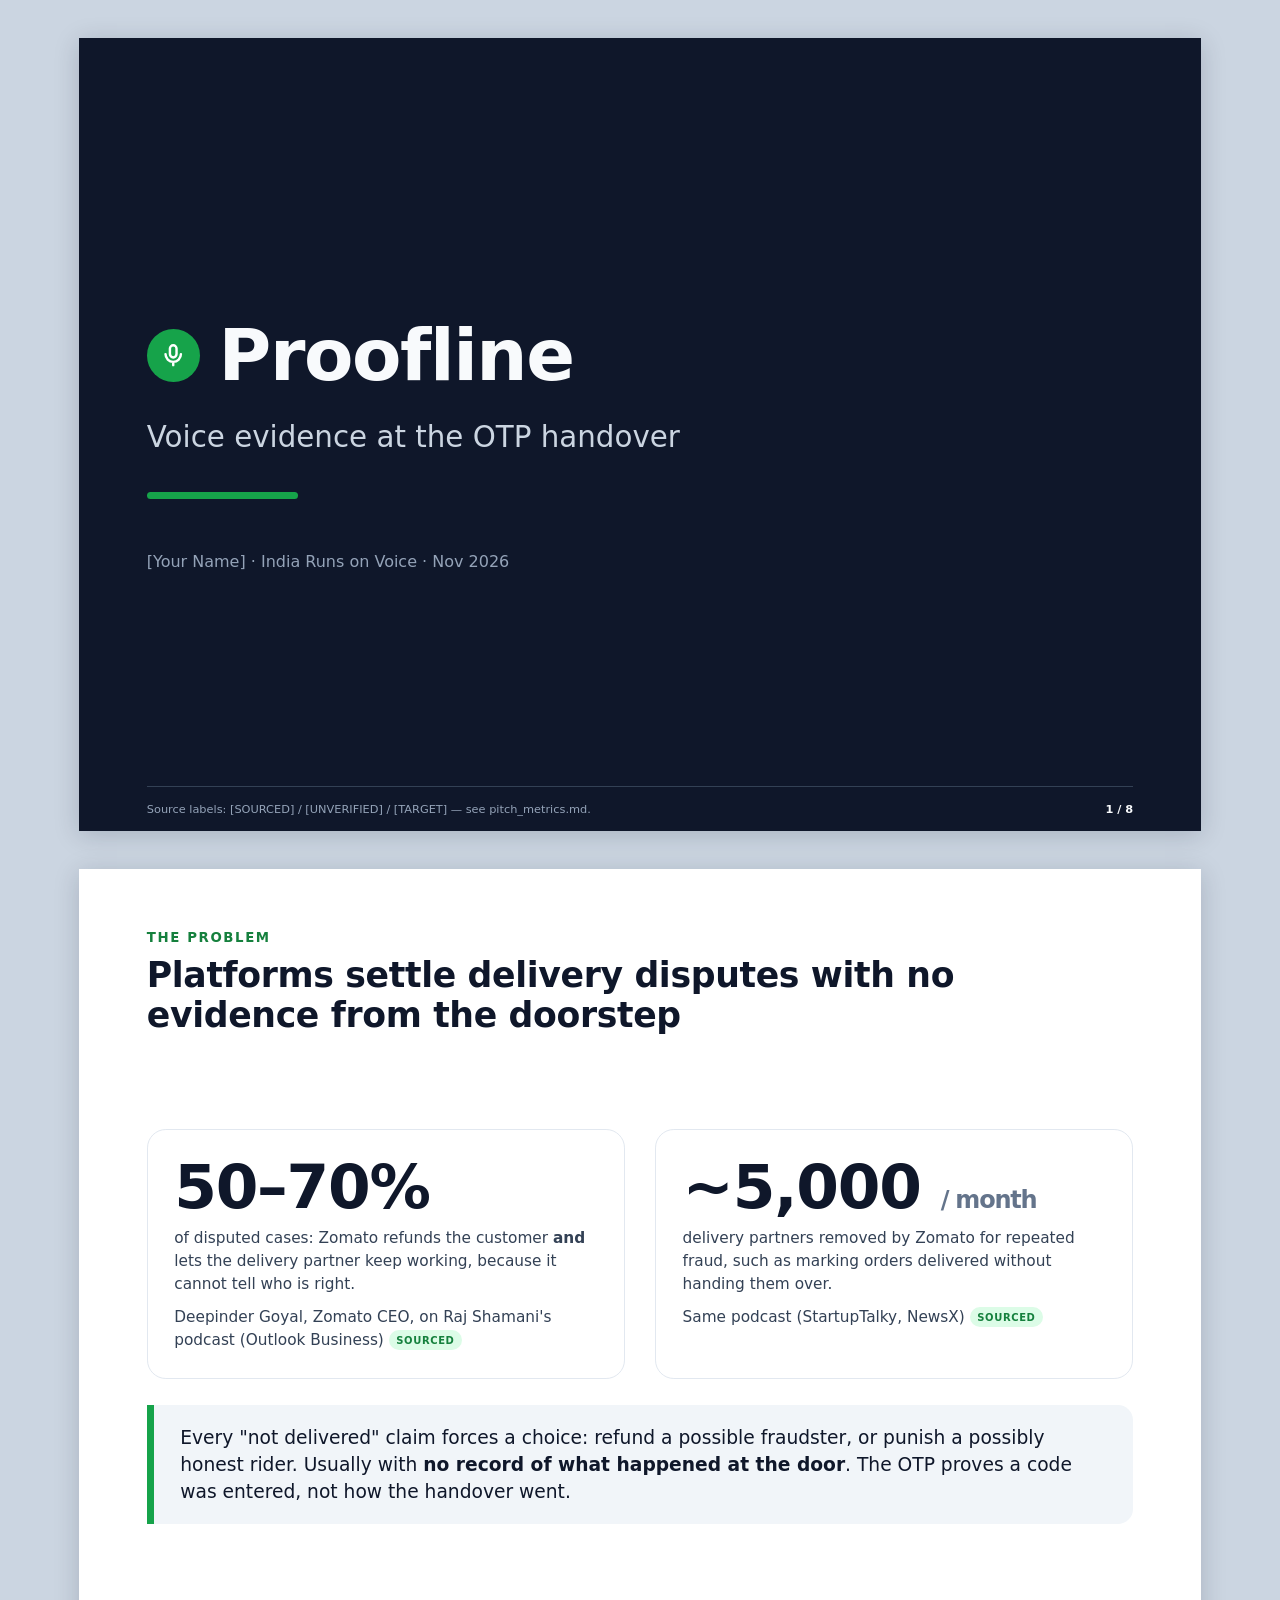
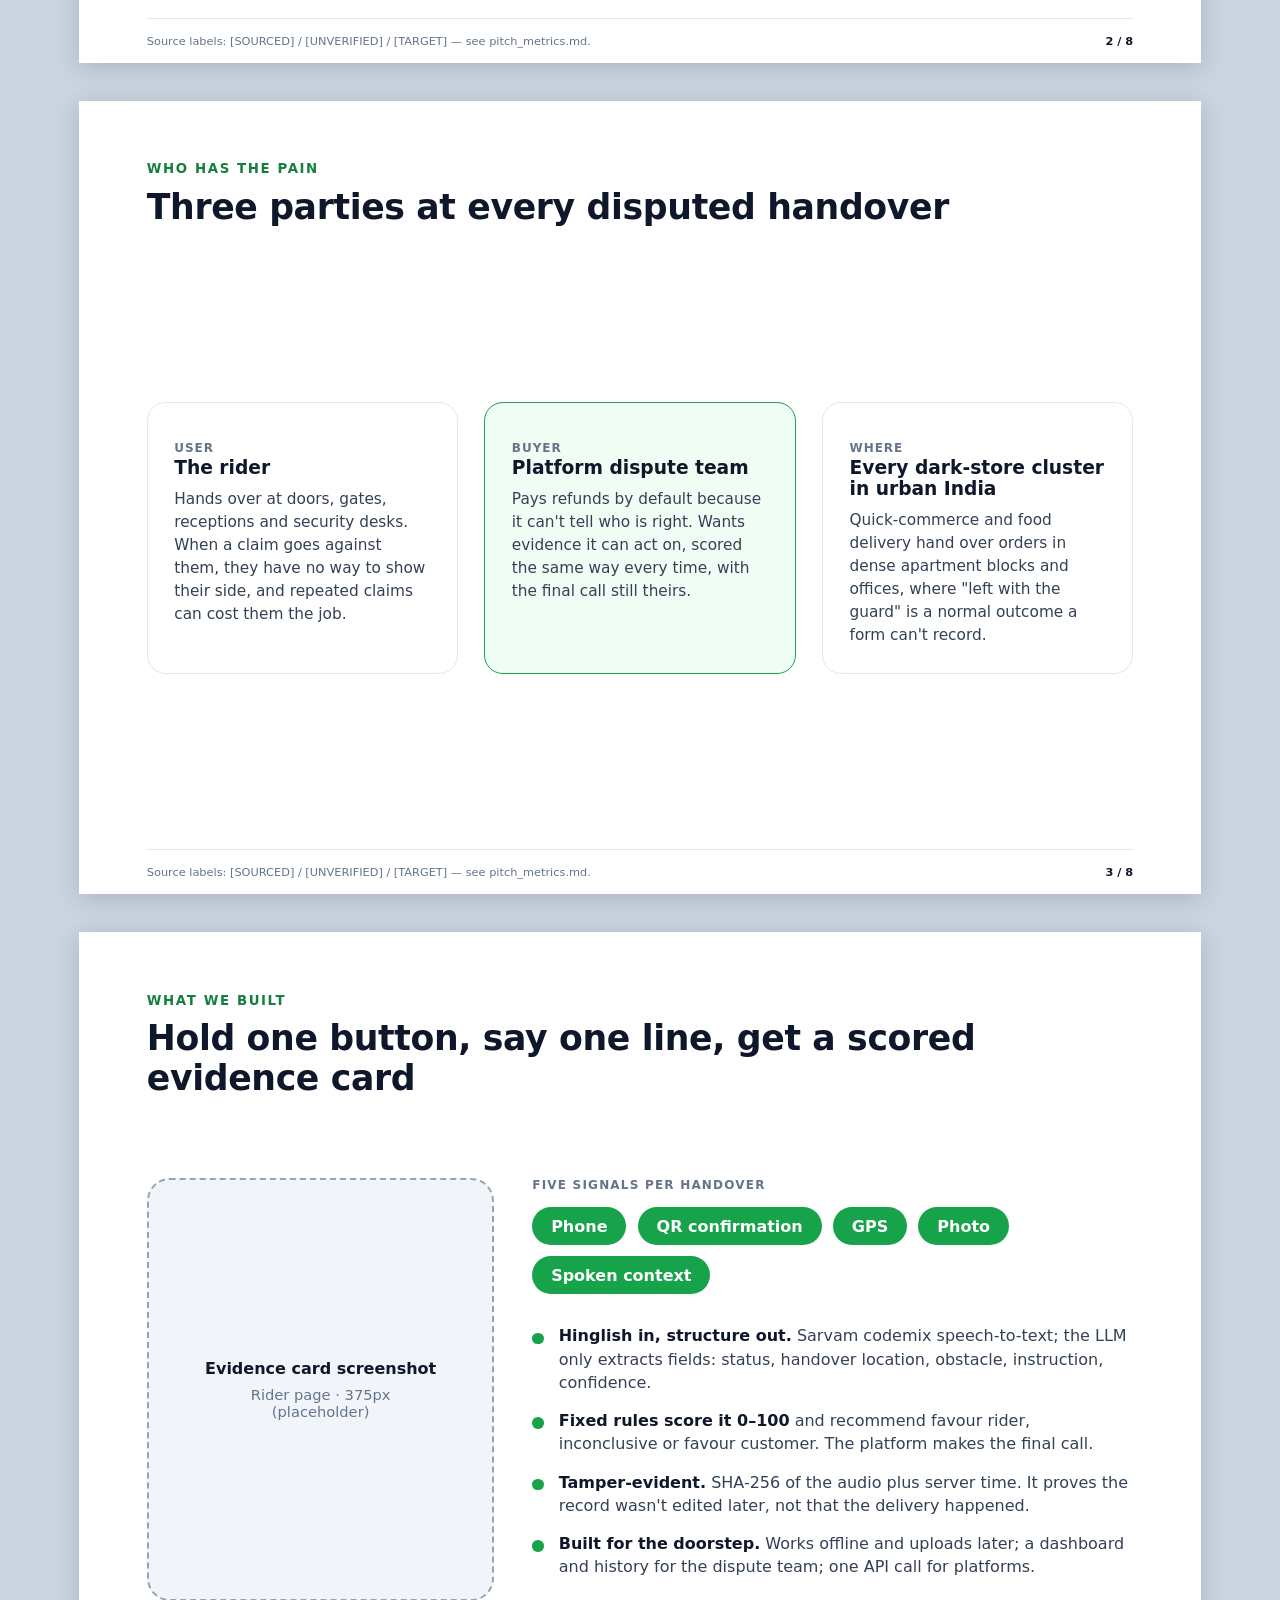
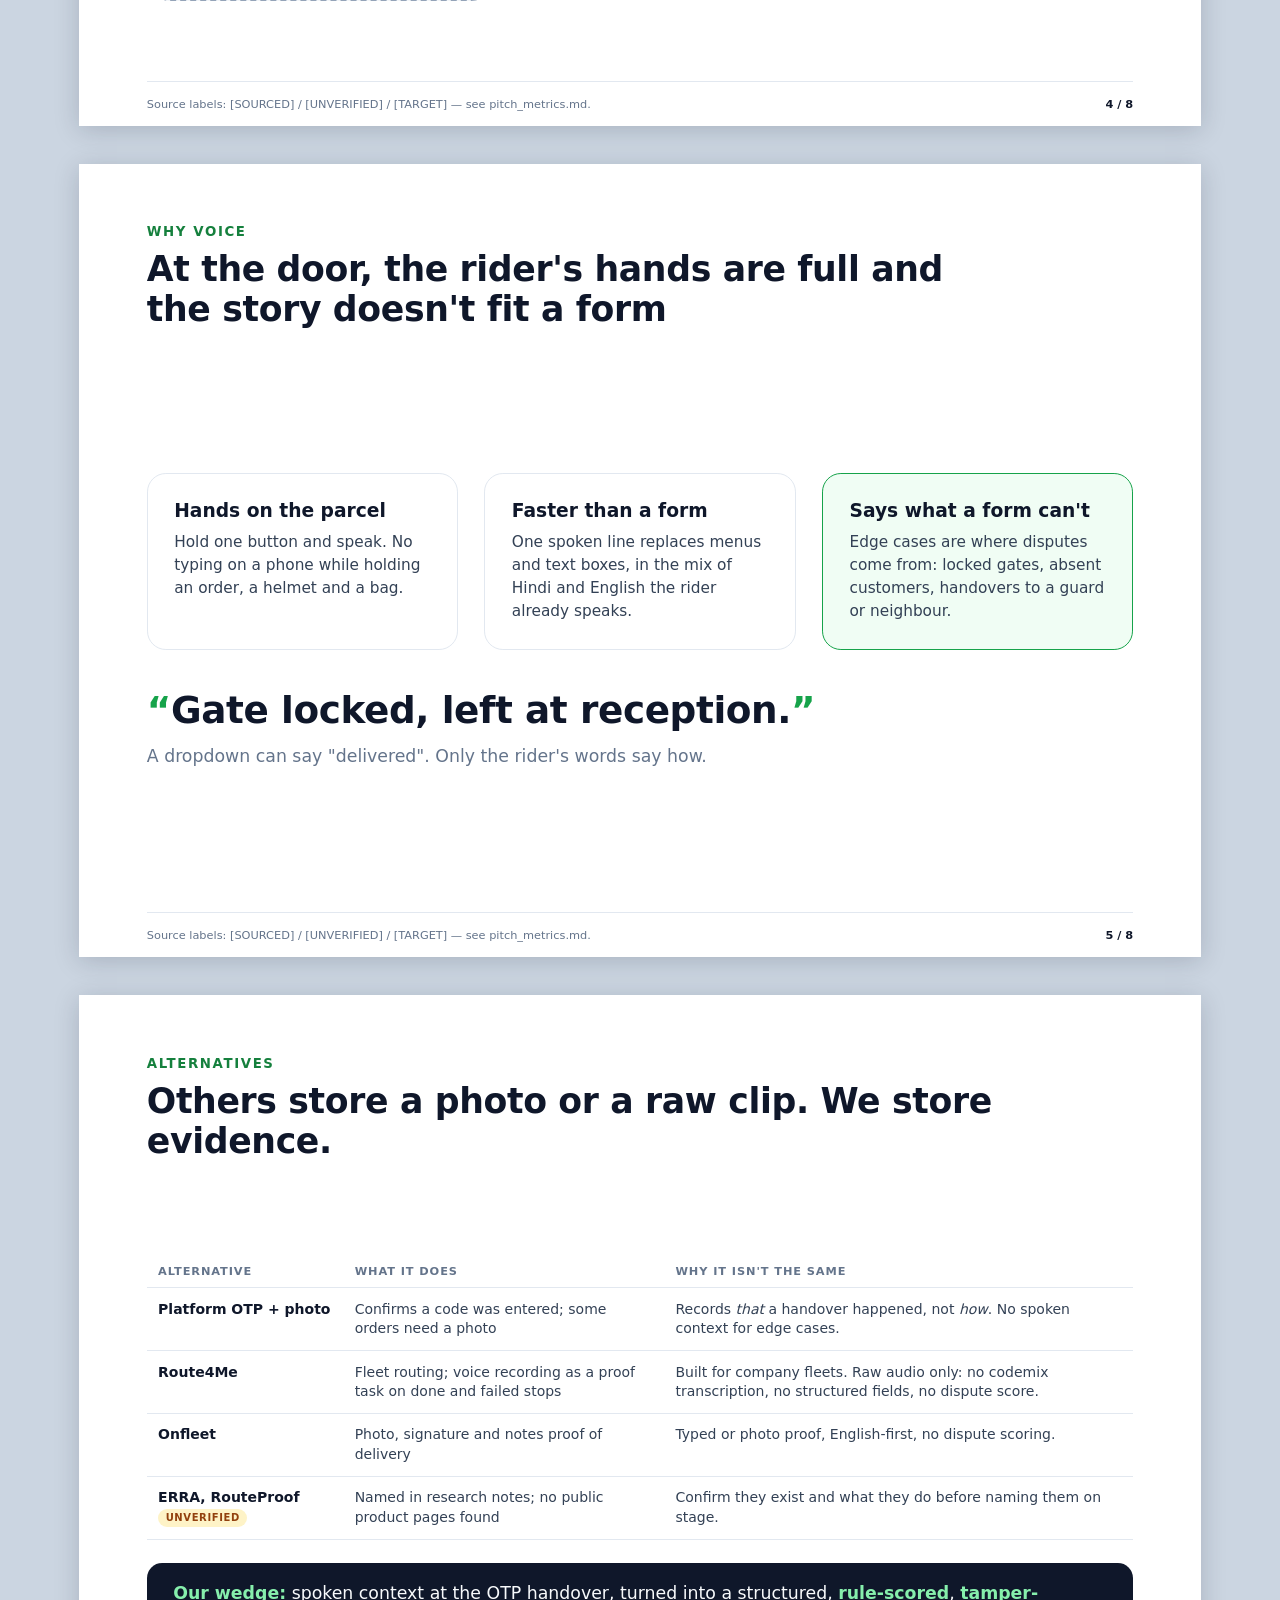
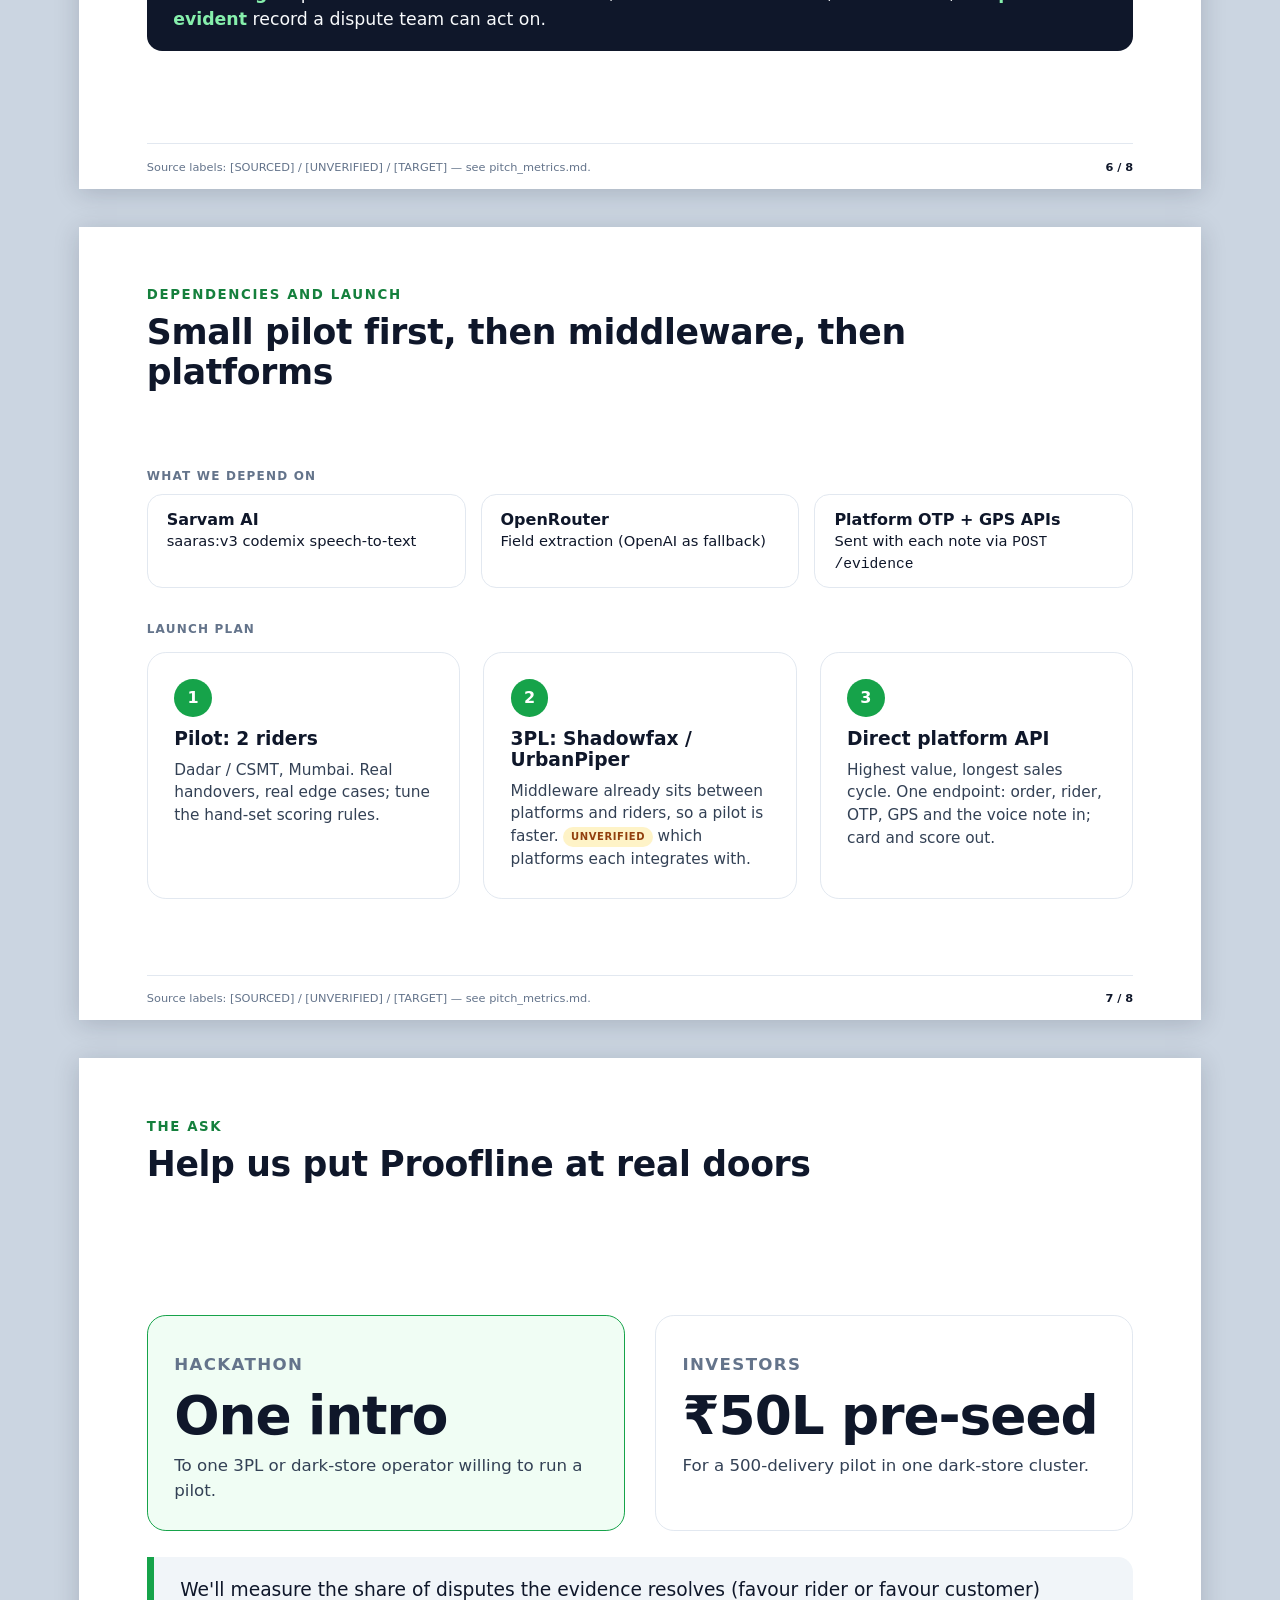
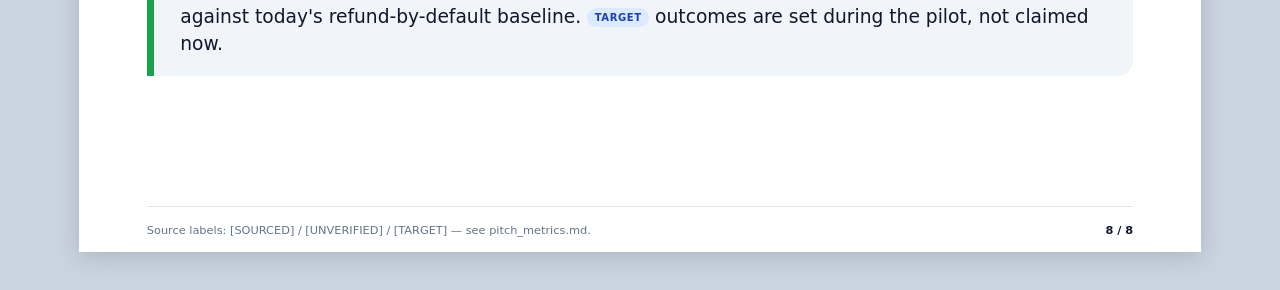
==== pitch_deck.html @ 0fe2b89f "Add 8-slide print-ready pitch deck (A4 landscape)" ====
<!DOCTYPE html>
<html lang="en">
<head>
  <meta charset="UTF-8">
  <meta name="viewport" content="width=device-width, initial-scale=1.0">
  <title>Proofline pitch deck</title>
  <!--
    Print to PDF: Chrome → Ctrl/Cmd+P → Save as PDF → Layout: Landscape →
    Margins: None → More settings: Background graphics ON.
  -->
  <style>
    @page { size: A4 landscape; margin: 0; }
    :root {
      --ink: #0f172a; --muted: #64748b; --line: #e2e8f0; --soft: #f1f5f9;
      --green: #16a34a; --green-dark: #15803d; --green-bg: #dcfce7;
      --amber-bg: #fef3c7; --amber-ink: #92400e;
      --blue-bg: #dbeafe; --blue-ink: #1e40af;
      --night: #0f172a; --night-card: #1e293b;
    }
    * { box-sizing: border-box; margin: 0; padding: 0; }
    html, body { -webkit-print-color-adjust: exact; print-color-adjust: exact; }
    body {
      font-family: system-ui, -apple-system, "Segoe UI", Roboto, sans-serif;
      color: var(--ink); background: #cbd5e1; font-variant-numeric: tabular-nums;
    }

    .slide {
      width: 297mm; height: 210mm; margin: 10mm auto; background: #fff; overflow: hidden;
      display: flex; flex-direction: column; padding: 16mm 18mm 0; position: relative;
      box-shadow: 0 4px 24px rgba(15, 23, 42, .18);
      page-break-after: always; break-after: page;
    }
    @media print {
      body { background: #fff; }
      .slide { margin: 0; box-shadow: none; }
    }

    .kicker { font-size: 10pt; font-weight: 700; letter-spacing: .12em; text-transform: uppercase; color: var(--green-dark); }
    h2 { font-size: 26pt; line-height: 1.15; font-weight: 700; margin-top: 3mm; max-width: 230mm; letter-spacing: -.01em; }
    .lede { font-size: 13pt; color: var(--muted); margin-top: 3mm; max-width: 220mm; line-height: 1.45; }
    .body { flex: 1; display: flex; flex-direction: column; justify-content: center; padding: 6mm 0; }

    .foot {
      display: flex; justify-content: space-between; align-items: center; gap: 8mm;
      height: 12mm; border-top: 1px solid var(--line); font-size: 8.5pt; color: var(--muted);
    }
    .foot b { color: var(--ink); font-weight: 600; }

    .tag { display: inline-block; font-size: 7.5pt; font-weight: 700; letter-spacing: .06em; padding: .6mm 2mm; border-radius: 999px; vertical-align: middle; white-space: nowrap; }
    .tag.s { background: var(--green-bg); color: var(--green-dark); }
    .tag.u { background: var(--amber-bg); color: var(--amber-ink); }
    .tag.t { background: var(--blue-bg); color: var(--blue-ink); }

    .grid2 { display: grid; grid-template-columns: 1fr 1fr; gap: 8mm; }
    .grid3 { display: grid; grid-template-columns: repeat(3, 1fr); gap: 7mm; }
    .card { border: 1.5px solid var(--line); border-radius: 5mm; padding: 7mm; background: #fff; }
    .card h3 { font-size: 14pt; font-weight: 700; }
    .card p { font-size: 11.5pt; line-height: 1.5; color: #334155; margin-top: 2.5mm; }
    .card .role { font-size: 9pt; font-weight: 700; letter-spacing: .08em; text-transform: uppercase; color: var(--muted); }
    .card.accent { border-color: var(--green); background: #f0fdf4; }

    /* 1 · Title */
    .title { background: var(--night); color: #f8fafc; }
    .title .foot { border-top-color: #334155; color: #94a3b8; }
    .title .foot b { color: #f8fafc; }
    .title .body { justify-content: center; }
    .title .mark { display: flex; align-items: center; gap: 5mm; }
    .title .dot { width: 14mm; height: 14mm; border-radius: 50%; background: var(--green); display: grid; place-items: center; }
    .title .dot svg { width: 7mm; height: 7mm; }
    .title h1 { font-size: 54pt; font-weight: 800; letter-spacing: -.02em; }
    .title .tagline { font-size: 22pt; color: #cbd5e1; margin-top: 6mm; font-weight: 500; }
    .title .byline { font-size: 12pt; color: #94a3b8; margin-top: 14mm; }
    .title .bar { width: 40mm; height: 2mm; background: var(--green); border-radius: 999px; margin-top: 10mm; }

    /* 2 · Problem */
    .stat { font-size: 46pt; font-weight: 800; letter-spacing: -.02em; line-height: 1; color: var(--ink); }
    .stat small { font-size: 18pt; color: var(--muted); font-weight: 600; }
    .quote-src { font-size: 9.5pt; color: var(--muted); margin-top: 3mm; }
    .problem-line { margin-top: 7mm; font-size: 14pt; line-height: 1.45; padding: 5mm 7mm; border-left: 2mm solid var(--green); background: var(--soft); border-radius: 0 4mm 4mm 0; }

    /* 4 · What we built */
    .built { display: grid; grid-template-columns: 92mm 1fr; gap: 10mm; align-items: stretch; }
    .shot {
      border: 2px dashed #94a3b8; border-radius: 6mm; background: var(--soft); min-height: 112mm;
      display: flex; flex-direction: column; align-items: center; justify-content: center; text-align: center;
      color: var(--muted); font-size: 11pt; padding: 8mm;
    }
    .shot strong { color: var(--ink); font-size: 12pt; display: block; margin-bottom: 2mm; }
    .chips { display: flex; flex-wrap: wrap; gap: 3mm; margin-top: 4mm; }
    .chip { font-size: 12pt; font-weight: 600; padding: 2.5mm 5mm; border-radius: 999px; background: var(--green); color: #fff; }
    .points { list-style: none; margin-top: 8mm; display: grid; gap: 4mm; }
    .points li { font-size: 12pt; line-height: 1.45; padding-left: 7mm; position: relative; color: #334155; }
    .points li::before { content: ""; position: absolute; left: 0; top: 2.2mm; width: 3mm; height: 3mm; border-radius: 50%; background: var(--green); }
    .points b { color: var(--ink); }

    /* 5 · Why voice */
    .big-quote { font-size: 28pt; font-weight: 700; line-height: 1.2; letter-spacing: -.01em; }
    .big-quote::before { content: "\201C"; color: var(--green); }
    .big-quote::after { content: "\201D"; color: var(--green); }

    /* 6 · Competitors */
    table { width: 100%; border-collapse: collapse; font-size: 10.5pt; }
    th { text-align: left; font-size: 8.5pt; font-weight: 700; letter-spacing: .08em; text-transform: uppercase; color: var(--muted); padding: 2.5mm 3mm; border-bottom: 1.5px solid var(--line); }
    td { padding: 3mm; border-bottom: 1px solid var(--line); vertical-align: top; line-height: 1.4; color: #334155; }
    td:first-child { font-weight: 700; color: var(--ink); width: 52mm; }
    tr.us td { background: #f0fdf4; }
    .wedge { margin-top: 6mm; padding: 5mm 7mm; border-radius: 4mm; background: var(--night); color: #f8fafc; font-size: 13pt; line-height: 1.45; }
    .wedge b { color: #86efac; }

    /* 7 · Launch */
    .steps { display: grid; grid-template-columns: repeat(3, 1fr); gap: 6mm; margin-top: 4mm; }
    .step { position: relative; }
    .step .n { width: 10mm; height: 10mm; border-radius: 50%; background: var(--green); color: #fff; font-weight: 800; display: grid; place-items: center; font-size: 12pt; }
    .step h3 { margin-top: 3mm; }
    .deps { display: flex; gap: 4mm; flex-wrap: wrap; margin-top: 3mm; }
    .dep { border: 1.5px solid var(--line); border-radius: 4mm; padding: 3.5mm 5mm; font-size: 11pt; line-height: 1.4; flex: 1; min-width: 70mm; }
    .dep b { display: block; font-size: 12pt; }
    .section-label { font-size: 9pt; font-weight: 700; letter-spacing: .1em; text-transform: uppercase; color: var(--muted); }

    /* 8 · Ask */
    .ask .amount { font-size: 40pt; font-weight: 800; letter-spacing: -.02em; margin-top: 3mm; line-height: 1.05; }
    .ask .card p { font-size: 12.5pt; }
  </style>
</head>
<body>

  <!-- 1 · Title -->
  <section class="slide title">
    <div class="body">
      <div class="mark">
        <div class="dot"><svg viewBox="0 0 24 24" fill="none" stroke="#fff" stroke-width="2.2" stroke-linecap="round" stroke-linejoin="round"><rect x="9" y="3" width="6" height="11" rx="3"/><path d="M5 11a7 7 0 0 0 14 0M12 18v3"/></svg></div>
        <h1>Proofline</h1>
      </div>
      <p class="tagline">Voice evidence at the OTP handover</p>
      <div class="bar"></div>
      <p class="byline">[Your Name] · India Runs on Voice · Nov 2026</p>
    </div>
    <div class="foot"><span>Source labels: [SOURCED] / [UNVERIFIED] / [TARGET] — see pitch_metrics.md.</span><b>1 / 8</b></div>
  </section>

  <!-- 2 · Problem -->
  <section class="slide">
    <p class="kicker">The problem</p>
    <h2>Platforms settle delivery disputes with no evidence from the doorstep</h2>
    <div class="body">
      <div class="grid2">
        <div class="card">
          <div class="stat">50–70%</div>
          <p>of disputed cases: Zomato refunds the customer <b>and</b> lets the delivery partner keep working, because it cannot tell who is right.</p>
          <p class="quote-src">Deepinder Goyal, Zomato CEO, on Raj Shamani's podcast (Outlook Business) <span class="tag s">SOURCED</span></p>
        </div>
        <div class="card">
          <div class="stat">~5,000 <small>/ month</small></div>
          <p>delivery partners removed by Zomato for repeated fraud, such as marking orders delivered without handing them over.</p>
          <p class="quote-src">Same podcast (StartupTalky, NewsX) <span class="tag s">SOURCED</span></p>
        </div>
      </div>
      <p class="problem-line">Every "not delivered" claim forces a choice: refund a possible fraudster, or punish a possibly honest rider. Usually with <b>no record of what happened at the door</b>. The OTP proves a code was entered, not how the handover went.</p>
    </div>
    <div class="foot"><span>Source labels: [SOURCED] / [UNVERIFIED] / [TARGET] — see pitch_metrics.md.</span><b>2 / 8</b></div>
  </section>

  <!-- 3 · Who has it -->
  <section class="slide">
    <p class="kicker">Who has the pain</p>
    <h2>Three parties at every disputed handover</h2>
    <div class="body">
      <div class="grid3">
        <div class="card">
          <p class="role">User</p>
          <h3>The rider</h3>
          <p>Hands over at doors, gates, receptions and security desks. When a claim goes against them, they have no way to show their side, and repeated claims can cost them the job.</p>
        </div>
        <div class="card accent">
          <p class="role">Buyer</p>
          <h3>Platform dispute team</h3>
          <p>Pays refunds by default because it can't tell who is right. Wants evidence it can act on, scored the same way every time, with the final call still theirs.</p>
        </div>
        <div class="card">
          <p class="role">Where</p>
          <h3>Every dark-store cluster in urban India</h3>
          <p>Quick-commerce and food delivery hand over orders in dense apartment blocks and offices, where "left with the guard" is a normal outcome a form can't record.</p>
        </div>
      </div>
    </div>
    <div class="foot"><span>Source labels: [SOURCED] / [UNVERIFIED] / [TARGET] — see pitch_metrics.md.</span><b>3 / 8</b></div>
  </section>

  <!-- 4 · What we built -->
  <section class="slide">
    <p class="kicker">What we built</p>
    <h2>Hold one button, say one line, get a scored evidence card</h2>
    <div class="body">
      <div class="built">
        <div class="shot">
          <strong>Evidence card screenshot</strong>
          Rider page · 375px<br>(placeholder)
        </div>
        <div>
          <p class="section-label">Five signals per handover</p>
          <div class="chips">
            <span class="chip">Phone</span><span class="chip">QR confirmation</span><span class="chip">GPS</span><span class="chip">Photo</span><span class="chip">Spoken context</span>
          </div>
          <ul class="points">
            <li><b>Hinglish in, structure out.</b> Sarvam codemix speech-to-text; the LLM only extracts fields: status, handover location, obstacle, instruction, confidence.</li>
            <li><b>Fixed rules score it 0–100</b> and recommend favour rider, inconclusive or favour customer. The platform makes the final call.</li>
            <li><b>Tamper-evident.</b> SHA-256 of the audio plus server time. It proves the record wasn't edited later, not that the delivery happened.</li>
            <li><b>Built for the doorstep.</b> Works offline and uploads later; a dashboard and history for the dispute team; one API call for platforms.</li>
          </ul>
        </div>
      </div>
    </div>
    <div class="foot"><span>Source labels: [SOURCED] / [UNVERIFIED] / [TARGET] — see pitch_metrics.md.</span><b>4 / 8</b></div>
  </section>

  <!-- 5 · Why voice -->
  <section class="slide">
    <p class="kicker">Why voice</p>
    <h2>At the door, the rider's hands are full and the story doesn't fit a form</h2>
    <div class="body">
      <div class="grid3">
        <div class="card">
          <h3>Hands on the parcel</h3>
          <p>Hold one button and speak. No typing on a phone while holding an order, a helmet and a bag.</p>
        </div>
        <div class="card">
          <h3>Faster than a form</h3>
          <p>One spoken line replaces menus and text boxes, in the mix of Hindi and English the rider already speaks.</p>
        </div>
        <div class="card accent">
          <h3>Says what a form can't</h3>
          <p>Edge cases are where disputes come from: locked gates, absent customers, handovers to a guard or neighbour.</p>
        </div>
      </div>
      <p class="big-quote" style="margin-top: 10mm;">Gate locked, left at reception.</p>
      <p class="lede">A dropdown can say "delivered". Only the rider's words say how.</p>
    </div>
    <div class="foot"><span>Source labels: [SOURCED] / [UNVERIFIED] / [TARGET] — see pitch_metrics.md.</span><b>5 / 8</b></div>
  </section>

  <!-- 6 · Competitors + wedge -->
  <section class="slide">
    <p class="kicker">Alternatives</p>
    <h2>Others store a photo or a raw clip. We store evidence.</h2>
    <div class="body">
      <table>
        <thead><tr><th>Alternative</th><th>What it does</th><th>Why it isn't the same</th></tr></thead>
        <tbody>
          <tr><td>Platform OTP + photo</td><td>Confirms a code was entered; some orders need a photo</td><td>Records <i>that</i> a handover happened, not <i>how</i>. No spoken context for edge cases.</td></tr>
          <tr><td>Route4Me</td><td>Fleet routing; voice recording as a proof task on done and failed stops</td><td>Built for company fleets. Raw audio only: no codemix transcription, no structured fields, no dispute score.</td></tr>
          <tr><td>Onfleet</td><td>Photo, signature and notes proof of delivery</td><td>Typed or photo proof, English-first, no dispute scoring.</td></tr>
          <tr><td>ERRA, RouteProof <span class="tag u">UNVERIFIED</span></td><td>Named in research notes; no public product pages found</td><td>Confirm they exist and what they do before naming them on stage.</td></tr>
        </tbody>
      </table>
      <p class="wedge"><b>Our wedge:</b> spoken context at the OTP handover, turned into a structured, <b>rule-scored</b>, <b>tamper-evident</b> record a dispute team can act on.</p>
    </div>
    <div class="foot"><span>Source labels: [SOURCED] / [UNVERIFIED] / [TARGET] — see pitch_metrics.md.</span><b>6 / 8</b></div>
  </section>

  <!-- 7 · Dependencies + launch plan -->
  <section class="slide">
    <p class="kicker">Dependencies and launch</p>
    <h2>Small pilot first, then middleware, then platforms</h2>
    <div class="body">
      <p class="section-label">What we depend on</p>
      <div class="deps">
        <div class="dep"><b>Sarvam AI</b>saaras:v3 codemix speech-to-text</div>
        <div class="dep"><b>OpenRouter</b>Field extraction (OpenAI as fallback)</div>
        <div class="dep"><b>Platform OTP + GPS APIs</b>Sent with each note via <code>POST /evidence</code></div>
      </div>
      <p class="section-label" style="margin-top: 9mm;">Launch plan</p>
      <div class="steps">
        <div class="step card">
          <div class="n">1</div>
          <h3>Pilot: 2 riders</h3>
          <p>Dadar / CSMT, Mumbai. Real handovers, real edge cases; tune the hand-set scoring rules.</p>
        </div>
        <div class="step card">
          <div class="n">2</div>
          <h3>3PL: Shadowfax / UrbanPiper</h3>
          <p>Middleware already sits between platforms and riders, so a pilot is faster. <span class="tag u">UNVERIFIED</span> which platforms each integrates with.</p>
        </div>
        <div class="step card">
          <div class="n">3</div>
          <h3>Direct platform API</h3>
          <p>Highest value, longest sales cycle. One endpoint: order, rider, OTP, GPS and the voice note in; card and score out.</p>
        </div>
      </div>
    </div>
    <div class="foot"><span>Source labels: [SOURCED] / [UNVERIFIED] / [TARGET] — see pitch_metrics.md.</span><b>7 / 8</b></div>
  </section>

  <!-- 8 · The ask -->
  <section class="slide ask">
    <p class="kicker">The ask</p>
    <h2>Help us put Proofline at real doors</h2>
    <div class="body">
      <div class="grid2">
        <div class="card accent">
          <p class="role">Hackathon</p>
          <div class="amount">One intro</div>
          <p>To one 3PL or dark-store operator willing to run a pilot.</p>
        </div>
        <div class="card">
          <p class="role">Investors</p>
          <div class="amount">₹50L pre-seed</div>
          <p>For a 500-delivery pilot in one dark-store cluster.</p>
        </div>
      </div>
      <p class="problem-line">We'll measure the share of disputes the evidence resolves (favour rider or favour customer) against today's refund-by-default baseline. <span class="tag t">TARGET</span> outcomes are set during the pilot, not claimed now.</p>
    </div>
    <div class="foot"><span>Source labels: [SOURCED] / [UNVERIFIED] / [TARGET] — see pitch_metrics.md.</span><b>8 / 8</b></div>
  </section>

</body>
</html>
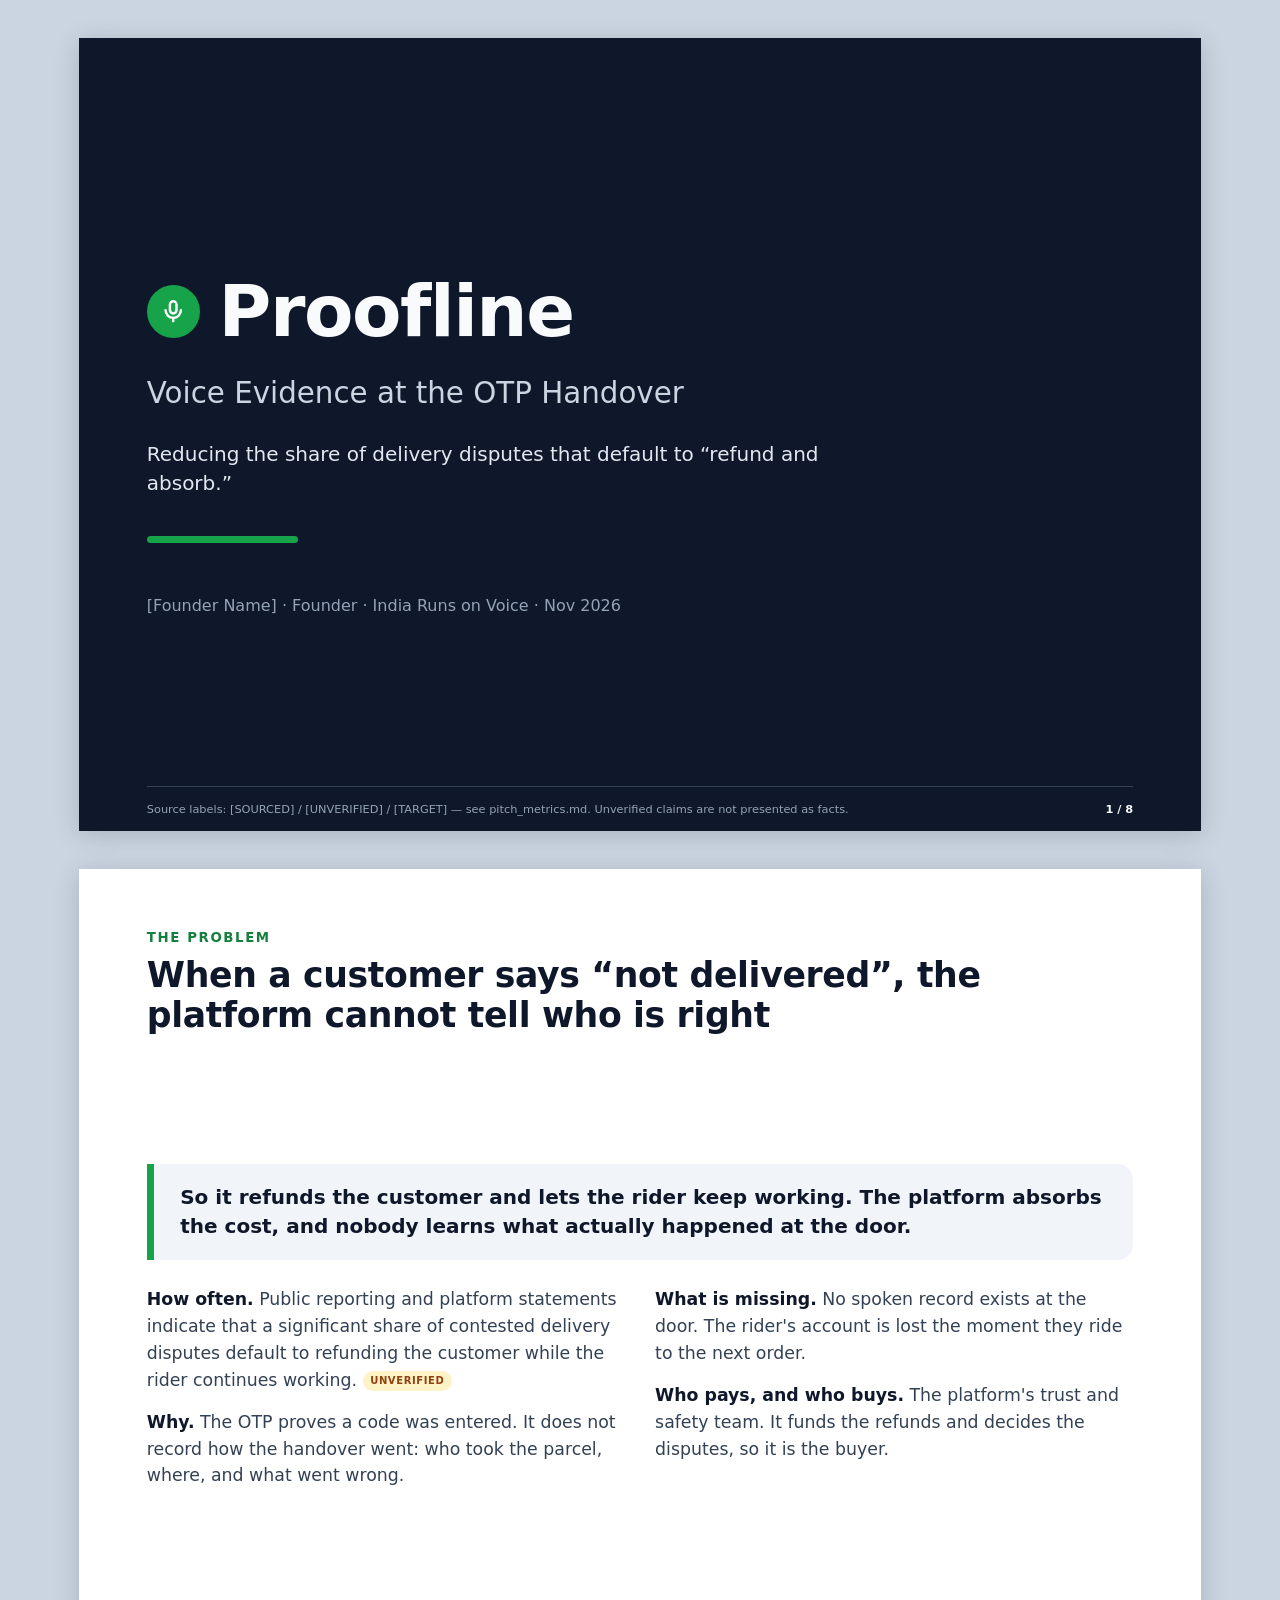
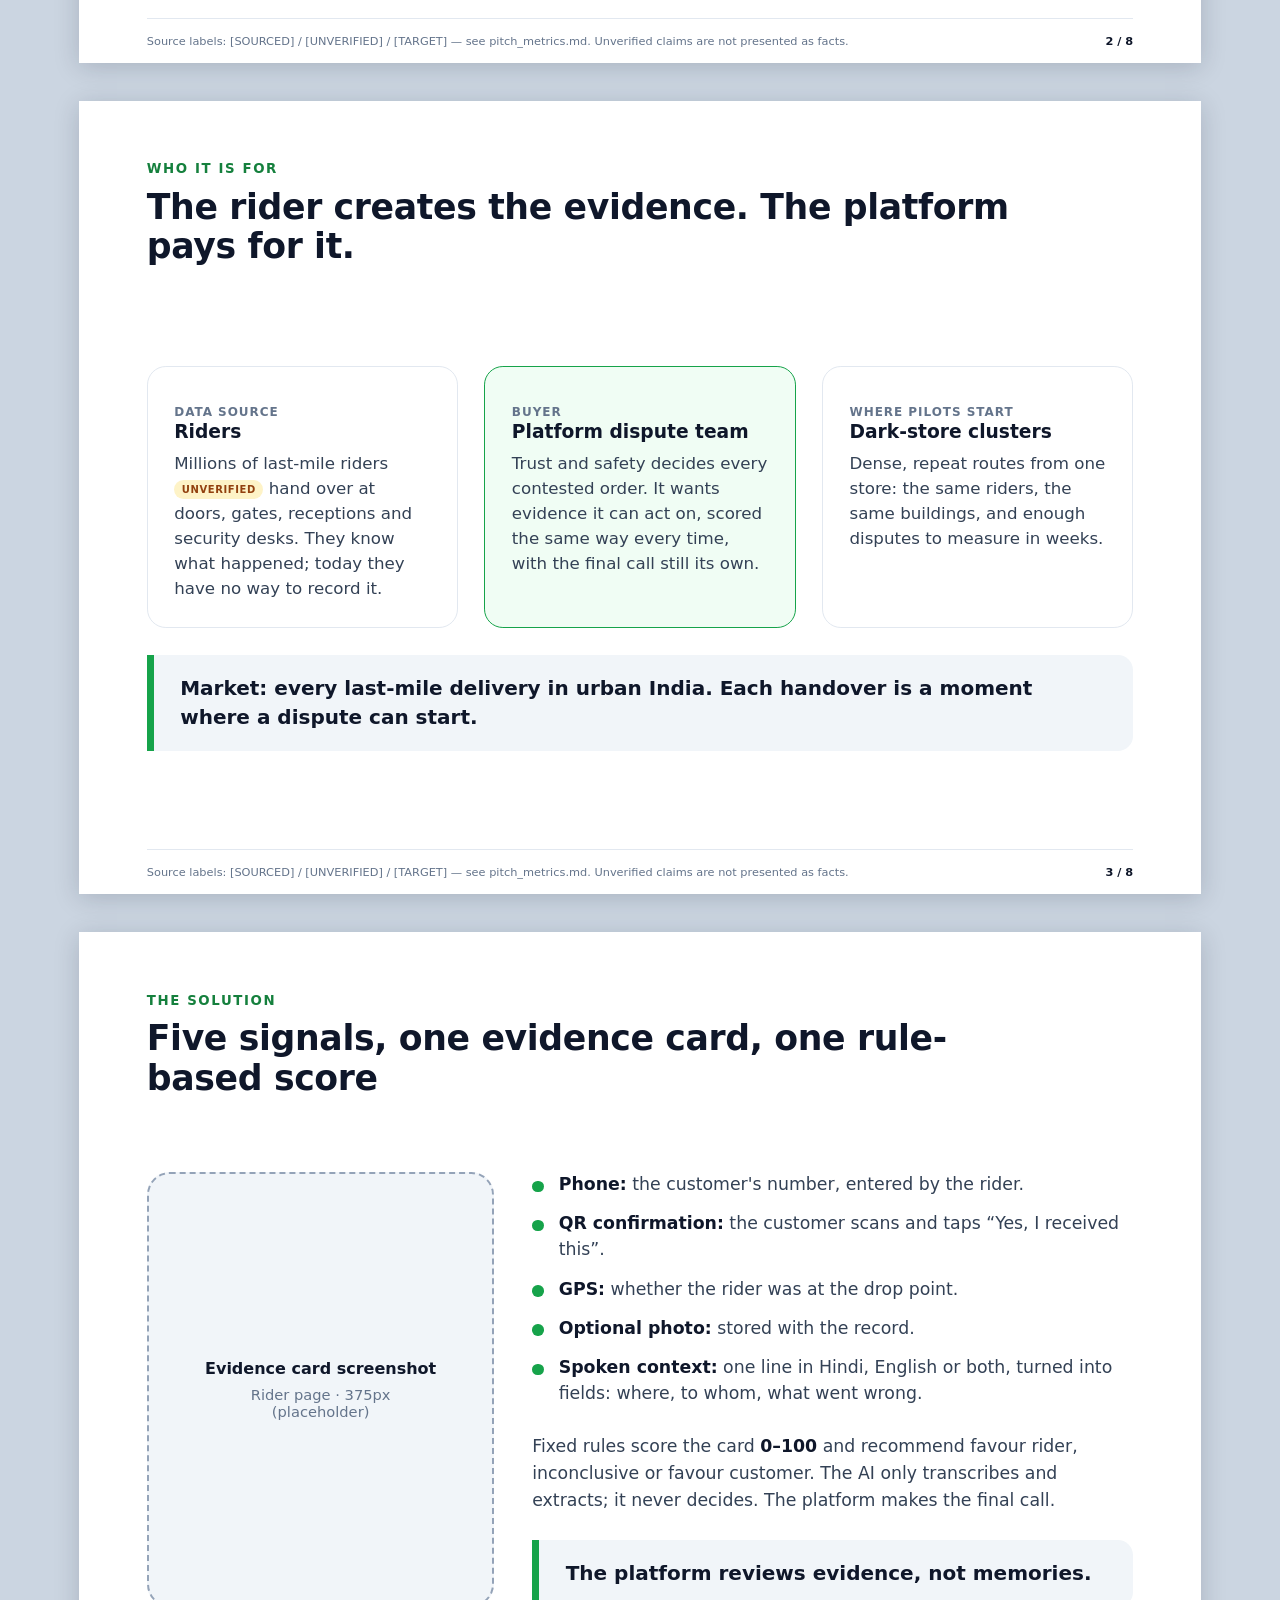
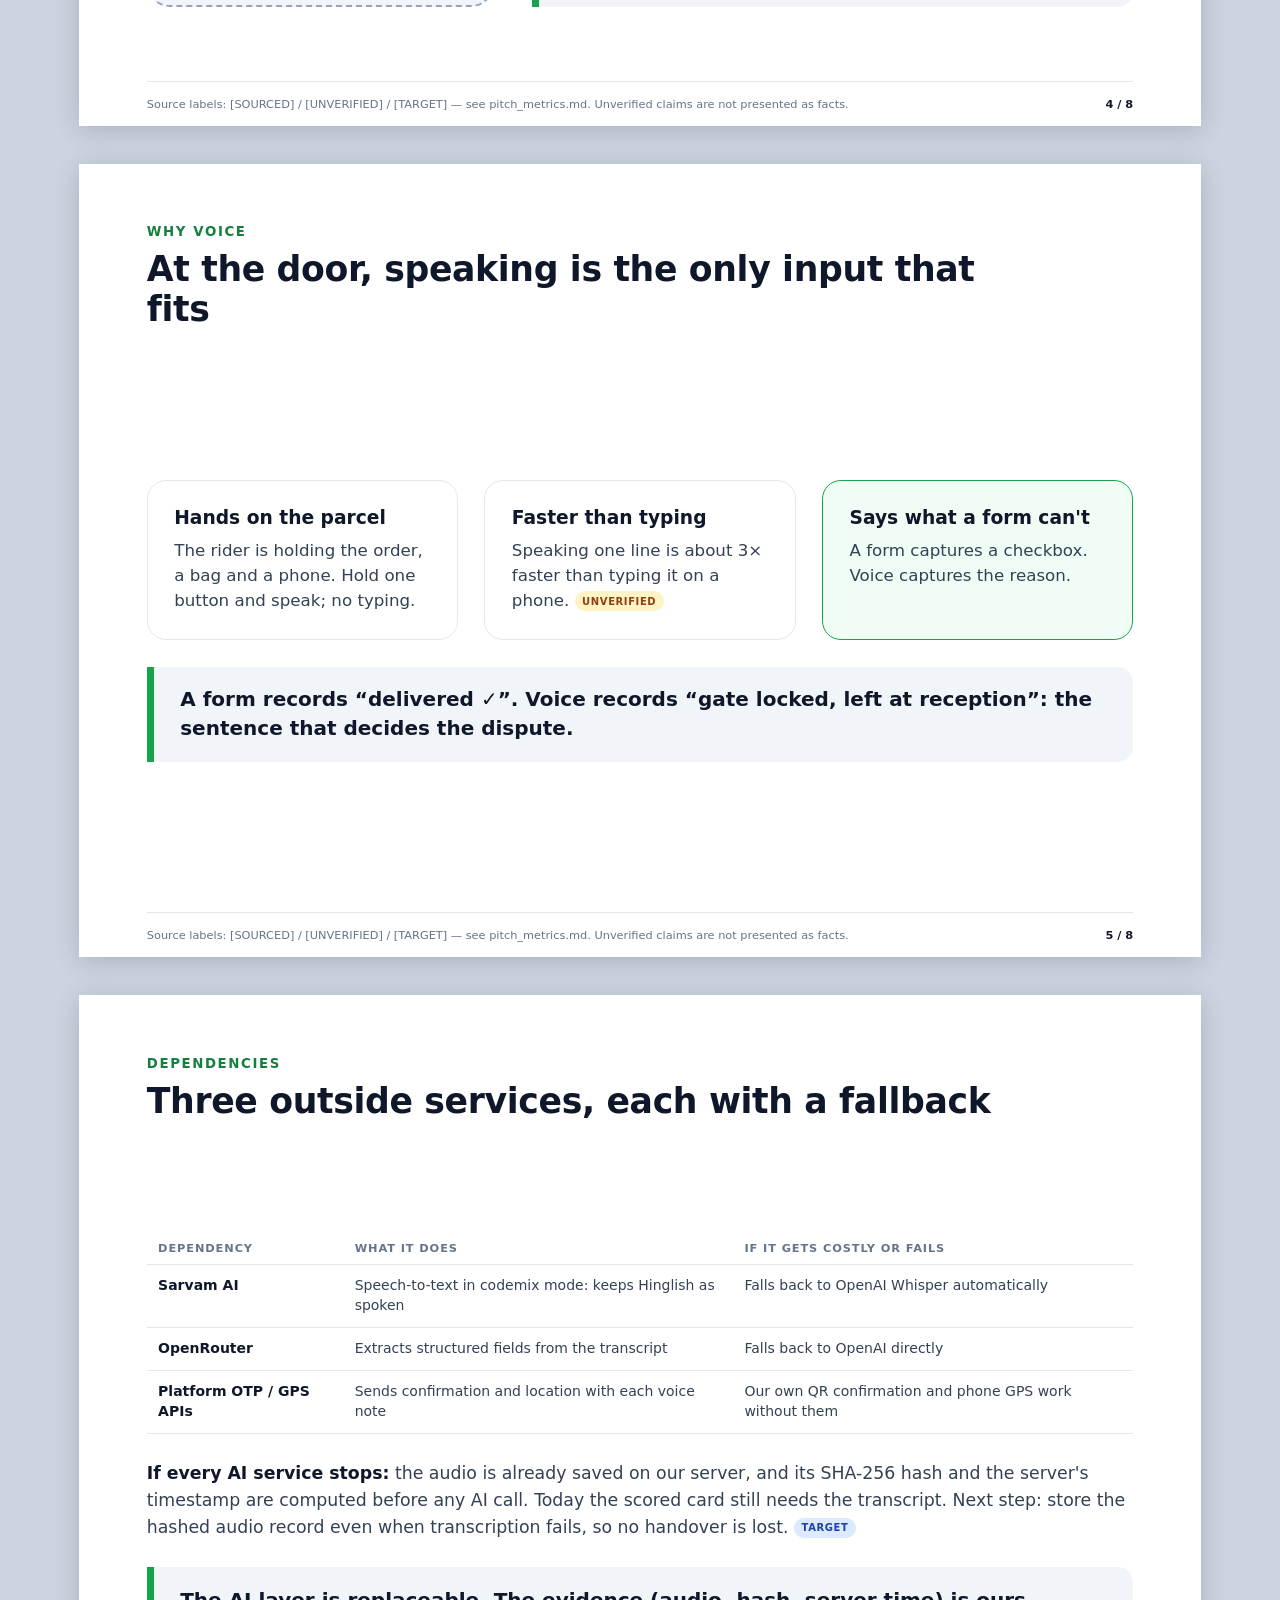
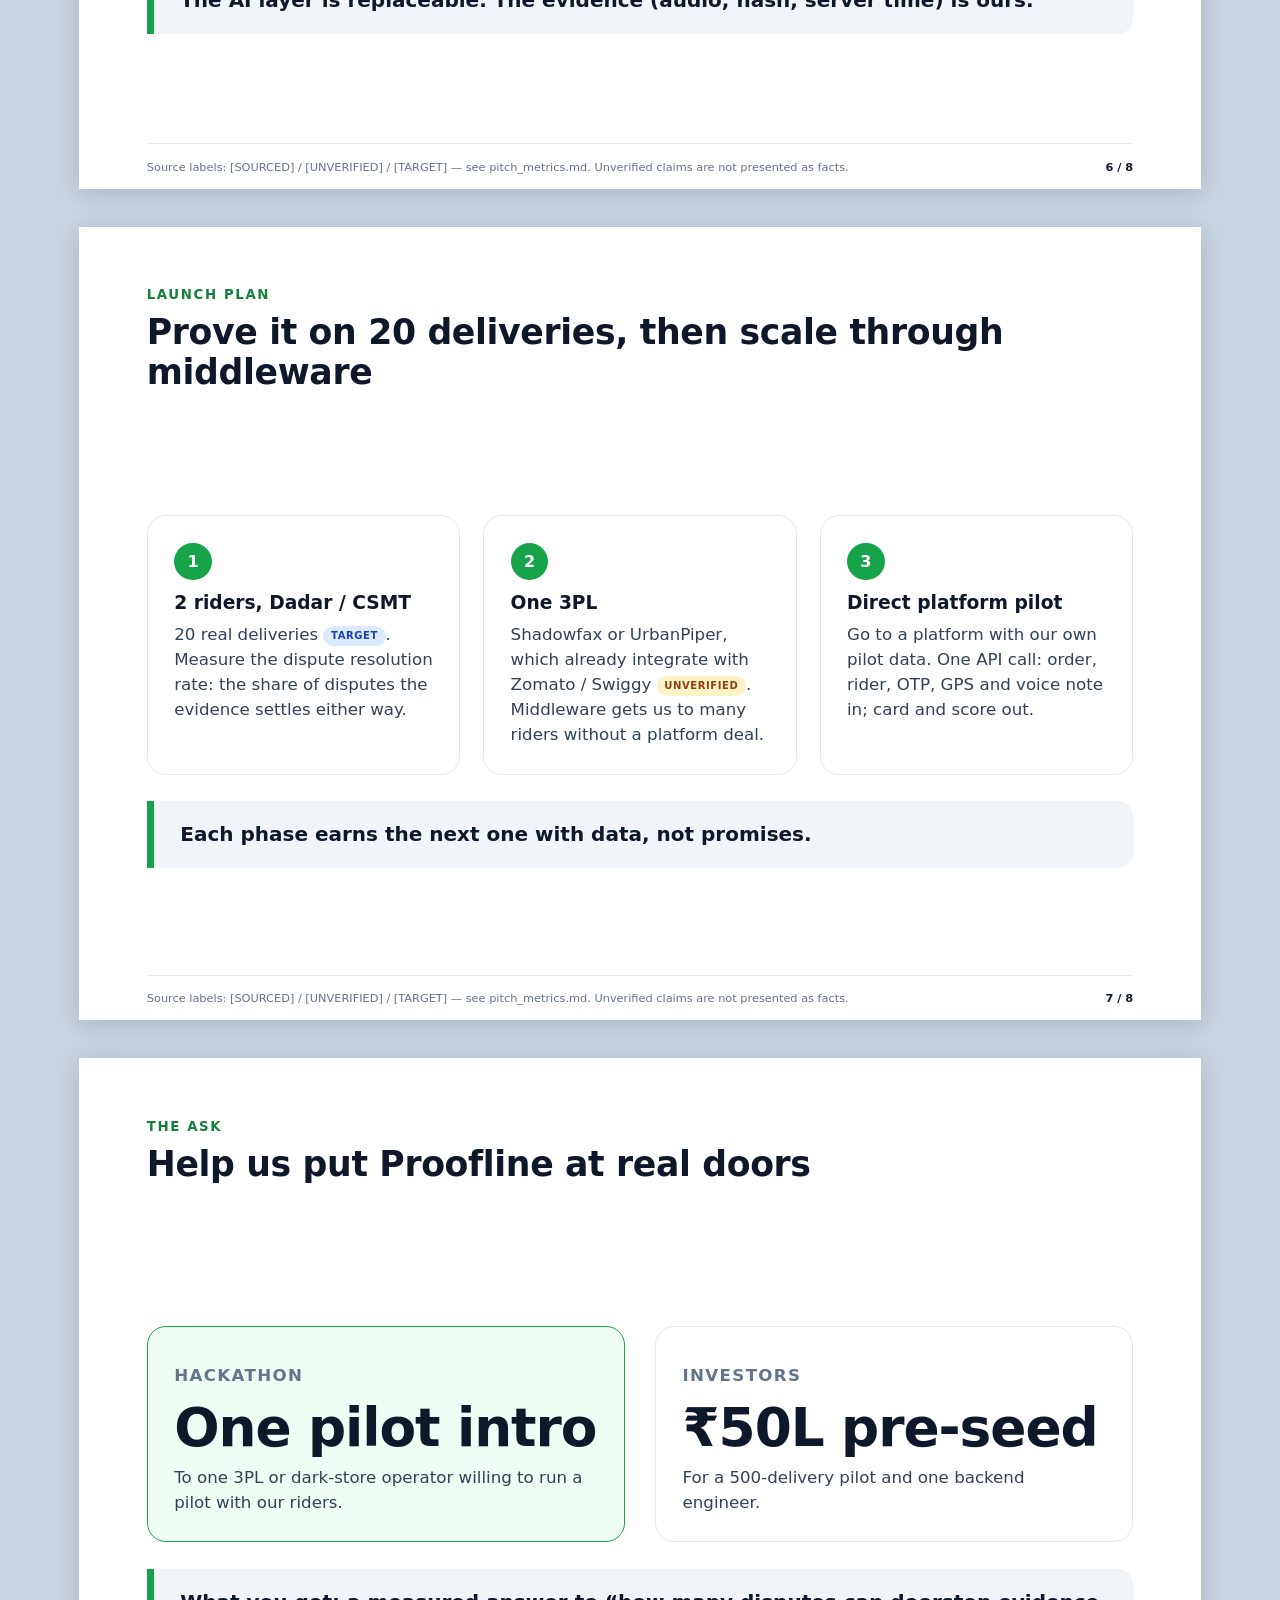
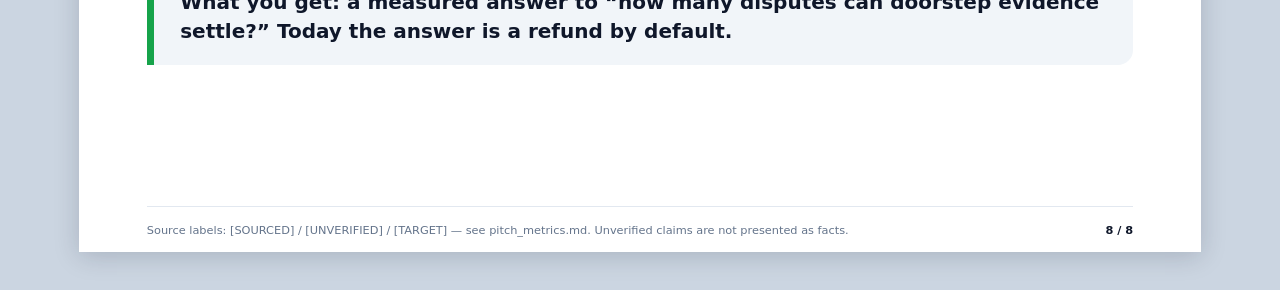
==== commit 872bf05d: "Text-first pitch deck, design review sheet and demo script" ====
--- a/pitch_deck.html
+++ b/pitch_deck.html
@@ -121,6 +121,20 @@
     .ask .amount { font-size: 40pt; font-weight: 800; letter-spacing: -.02em; margin-top: 3mm; line-height: 1.05; }
     .ask .card p { font-size: 12.5pt; }
   </style>
+  <style>
+    .arg { font-size: 15pt; line-height: 1.45; font-weight: 600; color: var(--ink); padding: 5mm 7mm; border-left: 2mm solid var(--green); background: var(--soft); border-radius: 0 4mm 4mm 0; }
+    .txt { font-size: 12pt; line-height: 1.55; color: #334155; }
+    .txt b { color: var(--ink); }
+    .tl { list-style: none; display: grid; gap: 3.5mm; }
+    .tl li { font-size: 12pt; line-height: 1.5; color: #334155; padding-left: 7mm; position: relative; }
+    .tl li::before { content: ""; position: absolute; left: 0; top: 2.3mm; width: 3mm; height: 3mm; border-radius: 50%; background: var(--green); }
+    .tl b { color: var(--ink); }
+    .stack { display: flex; flex-direction: column; justify-content: center; gap: 7mm; }
+    .txt, .tl li { font-size: 13pt; }
+    .card p { font-size: 12.5pt; }
+    .foot span { max-width: 230mm; }
+    .title .oneline { font-size: 15pt; color: #e2e8f0; margin-top: 8mm; max-width: 200mm; line-height: 1.45; }
+  </style>
 </head>
 <body>
 
@@ -131,185 +145,177 @@
         <div class="dot"><svg viewBox="0 0 24 24" fill="none" stroke="#fff" stroke-width="2.2" stroke-linecap="round" stroke-linejoin="round"><rect x="9" y="3" width="6" height="11" rx="3"/><path d="M5 11a7 7 0 0 0 14 0M12 18v3"/></svg></div>
         <h1>Proofline</h1>
       </div>
-      <p class="tagline">Voice evidence at the OTP handover</p>
+      <p class="tagline">Voice Evidence at the OTP Handover</p>
+      <p class="oneline">Reducing the share of delivery disputes that default to “refund and absorb.”</p>
       <div class="bar"></div>
-      <p class="byline">[Your Name] · India Runs on Voice · Nov 2026</p>
-    </div>
-    <div class="foot"><span>Source labels: [SOURCED] / [UNVERIFIED] / [TARGET] — see pitch_metrics.md.</span><b>1 / 8</b></div>
+      <p class="byline">[Founder Name] · Founder · India Runs on Voice · Nov 2026</p>
+    </div>
+    <div class="foot"><span>Source labels: [SOURCED] / [UNVERIFIED] / [TARGET] — see pitch_metrics.md. Unverified claims are not presented as facts.</span><b>1 / 8</b></div>
   </section>
 
   <!-- 2 · Problem -->
   <section class="slide">
     <p class="kicker">The problem</p>
-    <h2>Platforms settle delivery disputes with no evidence from the doorstep</h2>
-    <div class="body">
+    <h2>When a customer says “not delivered”, the platform cannot tell who is right</h2>
+    <div class="body stack">
+      <p class="arg">So it refunds the customer and lets the rider keep working. The platform absorbs the cost, and nobody learns what actually happened at the door.</p>
       <div class="grid2">
-        <div class="card">
-          <div class="stat">50–70%</div>
-          <p>of disputed cases: Zomato refunds the customer <b>and</b> lets the delivery partner keep working, because it cannot tell who is right.</p>
-          <p class="quote-src">Deepinder Goyal, Zomato CEO, on Raj Shamani's podcast (Outlook Business) <span class="tag s">SOURCED</span></p>
-        </div>
-        <div class="card">
-          <div class="stat">~5,000 <small>/ month</small></div>
-          <p>delivery partners removed by Zomato for repeated fraud, such as marking orders delivered without handing them over.</p>
-          <p class="quote-src">Same podcast (StartupTalky, NewsX) <span class="tag s">SOURCED</span></p>
-        </div>
-      </div>
-      <p class="problem-line">Every "not delivered" claim forces a choice: refund a possible fraudster, or punish a possibly honest rider. Usually with <b>no record of what happened at the door</b>. The OTP proves a code was entered, not how the handover went.</p>
-    </div>
-    <div class="foot"><span>Source labels: [SOURCED] / [UNVERIFIED] / [TARGET] — see pitch_metrics.md.</span><b>2 / 8</b></div>
-  </section>
-
-  <!-- 3 · Who has it -->
-  <section class="slide">
-    <p class="kicker">Who has the pain</p>
-    <h2>Three parties at every disputed handover</h2>
-    <div class="body">
+        <div class="txt">
+          <p><b>How often.</b> Public reporting and platform statements indicate that a significant share of contested delivery disputes default to refunding the customer while the rider continues working. <span class="tag u">UNVERIFIED</span></p>
+          <p style="margin-top: 4mm;"><b>Why.</b> The OTP proves a code was entered. It does not record how the handover went: who took the parcel, where, and what went wrong.</p>
+        </div>
+        <div class="txt">
+          <p><b>What is missing.</b> No spoken record exists at the door. The rider's account is lost the moment they ride to the next order.</p>
+          <p style="margin-top: 4mm;"><b>Who pays, and who buys.</b> The platform's trust and safety team. It funds the refunds and decides the disputes, so it is the buyer.</p>
+        </div>
+      </div>
+    </div>
+    <div class="foot"><span>Source labels: [SOURCED] / [UNVERIFIED] / [TARGET] — see pitch_metrics.md. Unverified claims are not presented as facts.</span><b>2 / 8</b></div>
+  </section>
+
+  <!-- 3 · Who it is for -->
+  <section class="slide">
+    <p class="kicker">Who it is for</p>
+    <h2>The rider creates the evidence. The platform pays for it.</h2>
+    <div class="body stack">
       <div class="grid3">
         <div class="card">
-          <p class="role">User</p>
-          <h3>The rider</h3>
-          <p>Hands over at doors, gates, receptions and security desks. When a claim goes against them, they have no way to show their side, and repeated claims can cost them the job.</p>
+          <p class="role">Data source</p>
+          <h3>Riders</h3>
+          <p>Millions of last-mile riders <span class="tag u">UNVERIFIED</span> hand over at doors, gates, receptions and security desks. They know what happened; today they have no way to record it.</p>
         </div>
         <div class="card accent">
           <p class="role">Buyer</p>
           <h3>Platform dispute team</h3>
-          <p>Pays refunds by default because it can't tell who is right. Wants evidence it can act on, scored the same way every time, with the final call still theirs.</p>
-        </div>
-        <div class="card">
-          <p class="role">Where</p>
-          <h3>Every dark-store cluster in urban India</h3>
-          <p>Quick-commerce and food delivery hand over orders in dense apartment blocks and offices, where "left with the guard" is a normal outcome a form can't record.</p>
-        </div>
-      </div>
-    </div>
-    <div class="foot"><span>Source labels: [SOURCED] / [UNVERIFIED] / [TARGET] — see pitch_metrics.md.</span><b>3 / 8</b></div>
-  </section>
-
-  <!-- 4 · What we built -->
-  <section class="slide">
-    <p class="kicker">What we built</p>
-    <h2>Hold one button, say one line, get a scored evidence card</h2>
+          <p>Trust and safety decides every contested order. It wants evidence it can act on, scored the same way every time, with the final call still its own.</p>
+        </div>
+        <div class="card">
+          <p class="role">Where pilots start</p>
+          <h3>Dark-store clusters</h3>
+          <p>Dense, repeat routes from one store: the same riders, the same buildings, and enough disputes to measure in weeks.</p>
+        </div>
+      </div>
+      <p class="arg">Market: every last-mile delivery in urban India. Each handover is a moment where a dispute can start.</p>
+    </div>
+    <div class="foot"><span>Source labels: [SOURCED] / [UNVERIFIED] / [TARGET] — see pitch_metrics.md. Unverified claims are not presented as facts.</span><b>3 / 8</b></div>
+  </section>
+
+  <!-- 4 · Solution -->
+  <section class="slide">
+    <p class="kicker">The solution</p>
+    <h2>Five signals, one evidence card, one rule-based score</h2>
     <div class="body">
       <div class="built">
         <div class="shot">
           <strong>Evidence card screenshot</strong>
           Rider page · 375px<br>(placeholder)
         </div>
-        <div>
-          <p class="section-label">Five signals per handover</p>
-          <div class="chips">
-            <span class="chip">Phone</span><span class="chip">QR confirmation</span><span class="chip">GPS</span><span class="chip">Photo</span><span class="chip">Spoken context</span>
-          </div>
-          <ul class="points">
-            <li><b>Hinglish in, structure out.</b> Sarvam codemix speech-to-text; the LLM only extracts fields: status, handover location, obstacle, instruction, confidence.</li>
-            <li><b>Fixed rules score it 0–100</b> and recommend favour rider, inconclusive or favour customer. The platform makes the final call.</li>
-            <li><b>Tamper-evident.</b> SHA-256 of the audio plus server time. It proves the record wasn't edited later, not that the delivery happened.</li>
-            <li><b>Built for the doorstep.</b> Works offline and uploads later; a dashboard and history for the dispute team; one API call for platforms.</li>
+        <div class="stack">
+          <ul class="tl">
+            <li><b>Phone:</b> the customer's number, entered by the rider.</li>
+            <li><b>QR confirmation:</b> the customer scans and taps “Yes, I received this”.</li>
+            <li><b>GPS:</b> whether the rider was at the drop point.</li>
+            <li><b>Optional photo:</b> stored with the record.</li>
+            <li><b>Spoken context:</b> one line in Hindi, English or both, turned into fields: where, to whom, what went wrong.</li>
           </ul>
-        </div>
-      </div>
-    </div>
-    <div class="foot"><span>Source labels: [SOURCED] / [UNVERIFIED] / [TARGET] — see pitch_metrics.md.</span><b>4 / 8</b></div>
+          <p class="txt">Fixed rules score the card <b>0–100</b> and recommend favour rider, inconclusive or favour customer. The AI only transcribes and extracts; it never decides. The platform makes the final call.</p>
+          <p class="arg">The platform reviews evidence, not memories.</p>
+        </div>
+      </div>
+    </div>
+    <div class="foot"><span>Source labels: [SOURCED] / [UNVERIFIED] / [TARGET] — see pitch_metrics.md. Unverified claims are not presented as facts.</span><b>4 / 8</b></div>
   </section>
 
   <!-- 5 · Why voice -->
   <section class="slide">
     <p class="kicker">Why voice</p>
-    <h2>At the door, the rider's hands are full and the story doesn't fit a form</h2>
-    <div class="body">
+    <h2>At the door, speaking is the only input that fits</h2>
+    <div class="body stack">
       <div class="grid3">
         <div class="card">
           <h3>Hands on the parcel</h3>
-          <p>Hold one button and speak. No typing on a phone while holding an order, a helmet and a bag.</p>
-        </div>
-        <div class="card">
-          <h3>Faster than a form</h3>
-          <p>One spoken line replaces menus and text boxes, in the mix of Hindi and English the rider already speaks.</p>
+          <p>The rider is holding the order, a bag and a phone. Hold one button and speak; no typing.</p>
+        </div>
+        <div class="card">
+          <h3>Faster than typing</h3>
+          <p>Speaking one line is about 3× faster than typing it on a phone. <span class="tag u">UNVERIFIED</span></p>
         </div>
         <div class="card accent">
           <h3>Says what a form can't</h3>
-          <p>Edge cases are where disputes come from: locked gates, absent customers, handovers to a guard or neighbour.</p>
-        </div>
-      </div>
-      <p class="big-quote" style="margin-top: 10mm;">Gate locked, left at reception.</p>
-      <p class="lede">A dropdown can say "delivered". Only the rider's words say how.</p>
-    </div>
-    <div class="foot"><span>Source labels: [SOURCED] / [UNVERIFIED] / [TARGET] — see pitch_metrics.md.</span><b>5 / 8</b></div>
-  </section>
-
-  <!-- 6 · Competitors + wedge -->
-  <section class="slide">
-    <p class="kicker">Alternatives</p>
-    <h2>Others store a photo or a raw clip. We store evidence.</h2>
-    <div class="body">
+          <p>A form captures a checkbox. Voice captures the reason.</p>
+        </div>
+      </div>
+      <p class="arg">A form records “delivered ✓”. Voice records “gate locked, left at reception”: the sentence that decides the dispute.</p>
+    </div>
+    <div class="foot"><span>Source labels: [SOURCED] / [UNVERIFIED] / [TARGET] — see pitch_metrics.md. Unverified claims are not presented as facts.</span><b>5 / 8</b></div>
+  </section>
+
+  <!-- 6 · Dependencies -->
+  <section class="slide">
+    <p class="kicker">Dependencies</p>
+    <h2>Three outside services, each with a fallback</h2>
+    <div class="body stack">
       <table>
-        <thead><tr><th>Alternative</th><th>What it does</th><th>Why it isn't the same</th></tr></thead>
+        <thead><tr><th>Dependency</th><th>What it does</th><th>If it gets costly or fails</th></tr></thead>
         <tbody>
-          <tr><td>Platform OTP + photo</td><td>Confirms a code was entered; some orders need a photo</td><td>Records <i>that</i> a handover happened, not <i>how</i>. No spoken context for edge cases.</td></tr>
-          <tr><td>Route4Me</td><td>Fleet routing; voice recording as a proof task on done and failed stops</td><td>Built for company fleets. Raw audio only: no codemix transcription, no structured fields, no dispute score.</td></tr>
-          <tr><td>Onfleet</td><td>Photo, signature and notes proof of delivery</td><td>Typed or photo proof, English-first, no dispute scoring.</td></tr>
-          <tr><td>ERRA, RouteProof <span class="tag u">UNVERIFIED</span></td><td>Named in research notes; no public product pages found</td><td>Confirm they exist and what they do before naming them on stage.</td></tr>
+          <tr><td>Sarvam AI</td><td>Speech-to-text in codemix mode: keeps Hinglish as spoken</td><td>Falls back to OpenAI Whisper automatically</td></tr>
+          <tr><td>OpenRouter</td><td>Extracts structured fields from the transcript</td><td>Falls back to OpenAI directly</td></tr>
+          <tr><td>Platform OTP / GPS APIs</td><td>Sends confirmation and location with each voice note</td><td>Our own QR confirmation and phone GPS work without them</td></tr>
         </tbody>
       </table>
-      <p class="wedge"><b>Our wedge:</b> spoken context at the OTP handover, turned into a structured, <b>rule-scored</b>, <b>tamper-evident</b> record a dispute team can act on.</p>
-    </div>
-    <div class="foot"><span>Source labels: [SOURCED] / [UNVERIFIED] / [TARGET] — see pitch_metrics.md.</span><b>6 / 8</b></div>
-  </section>
-
-  <!-- 7 · Dependencies + launch plan -->
-  <section class="slide">
-    <p class="kicker">Dependencies and launch</p>
-    <h2>Small pilot first, then middleware, then platforms</h2>
-    <div class="body">
-      <p class="section-label">What we depend on</p>
-      <div class="deps">
-        <div class="dep"><b>Sarvam AI</b>saaras:v3 codemix speech-to-text</div>
-        <div class="dep"><b>OpenRouter</b>Field extraction (OpenAI as fallback)</div>
-        <div class="dep"><b>Platform OTP + GPS APIs</b>Sent with each note via <code>POST /evidence</code></div>
-      </div>
-      <p class="section-label" style="margin-top: 9mm;">Launch plan</p>
+      <p class="txt"><b>If every AI service stops:</b> the audio is already saved on our server, and its SHA-256 hash and the server's timestamp are computed before any AI call. Today the scored card still needs the transcript. Next step: store the hashed audio record even when transcription fails, so no handover is lost. <span class="tag t">TARGET</span></p>
+      <p class="arg">The AI layer is replaceable. The evidence (audio, hash, server time) is ours.</p>
+    </div>
+    <div class="foot"><span>Source labels: [SOURCED] / [UNVERIFIED] / [TARGET] — see pitch_metrics.md. Unverified claims are not presented as facts.</span><b>6 / 8</b></div>
+  </section>
+
+  <!-- 7 · Launch plan -->
+  <section class="slide">
+    <p class="kicker">Launch plan</p>
+    <h2>Prove it on 20 deliveries, then scale through middleware</h2>
+    <div class="body stack">
       <div class="steps">
         <div class="step card">
           <div class="n">1</div>
-          <h3>Pilot: 2 riders</h3>
-          <p>Dadar / CSMT, Mumbai. Real handovers, real edge cases; tune the hand-set scoring rules.</p>
+          <h3>2 riders, Dadar / CSMT</h3>
+          <p>20 real deliveries <span class="tag t">TARGET</span>. Measure the dispute resolution rate: the share of disputes the evidence settles either way.</p>
         </div>
         <div class="step card">
           <div class="n">2</div>
-          <h3>3PL: Shadowfax / UrbanPiper</h3>
-          <p>Middleware already sits between platforms and riders, so a pilot is faster. <span class="tag u">UNVERIFIED</span> which platforms each integrates with.</p>
+          <h3>One 3PL</h3>
+          <p>Shadowfax or UrbanPiper, which already integrate with Zomato / Swiggy <span class="tag u">UNVERIFIED</span>. Middleware gets us to many riders without a platform deal.</p>
         </div>
         <div class="step card">
           <div class="n">3</div>
-          <h3>Direct platform API</h3>
-          <p>Highest value, longest sales cycle. One endpoint: order, rider, OTP, GPS and the voice note in; card and score out.</p>
-        </div>
-      </div>
-    </div>
-    <div class="foot"><span>Source labels: [SOURCED] / [UNVERIFIED] / [TARGET] — see pitch_metrics.md.</span><b>7 / 8</b></div>
+          <h3>Direct platform pilot</h3>
+          <p>Go to a platform with our own pilot data. One API call: order, rider, OTP, GPS and voice note in; card and score out.</p>
+        </div>
+      </div>
+      <p class="arg">Each phase earns the next one with data, not promises.</p>
+    </div>
+    <div class="foot"><span>Source labels: [SOURCED] / [UNVERIFIED] / [TARGET] — see pitch_metrics.md. Unverified claims are not presented as facts.</span><b>7 / 8</b></div>
   </section>
 
   <!-- 8 · The ask -->
   <section class="slide ask">
     <p class="kicker">The ask</p>
     <h2>Help us put Proofline at real doors</h2>
-    <div class="body">
+    <div class="body stack">
       <div class="grid2">
         <div class="card accent">
           <p class="role">Hackathon</p>
-          <div class="amount">One intro</div>
-          <p>To one 3PL or dark-store operator willing to run a pilot.</p>
+          <div class="amount">One pilot intro</div>
+          <p>To one 3PL or dark-store operator willing to run a pilot with our riders.</p>
         </div>
         <div class="card">
           <p class="role">Investors</p>
           <div class="amount">₹50L pre-seed</div>
-          <p>For a 500-delivery pilot in one dark-store cluster.</p>
-        </div>
-      </div>
-      <p class="problem-line">We'll measure the share of disputes the evidence resolves (favour rider or favour customer) against today's refund-by-default baseline. <span class="tag t">TARGET</span> outcomes are set during the pilot, not claimed now.</p>
-    </div>
-    <div class="foot"><span>Source labels: [SOURCED] / [UNVERIFIED] / [TARGET] — see pitch_metrics.md.</span><b>8 / 8</b></div>
+          <p>For a 500-delivery pilot and one backend engineer.</p>
+        </div>
+      </div>
+      <p class="arg">What you get: a measured answer to “how many disputes can doorstep evidence settle?” Today the answer is a refund by default.</p>
+    </div>
+    <div class="foot"><span>Source labels: [SOURCED] / [UNVERIFIED] / [TARGET] — see pitch_metrics.md. Unverified claims are not presented as facts.</span><b>8 / 8</b></div>
   </section>
 
 </body>
